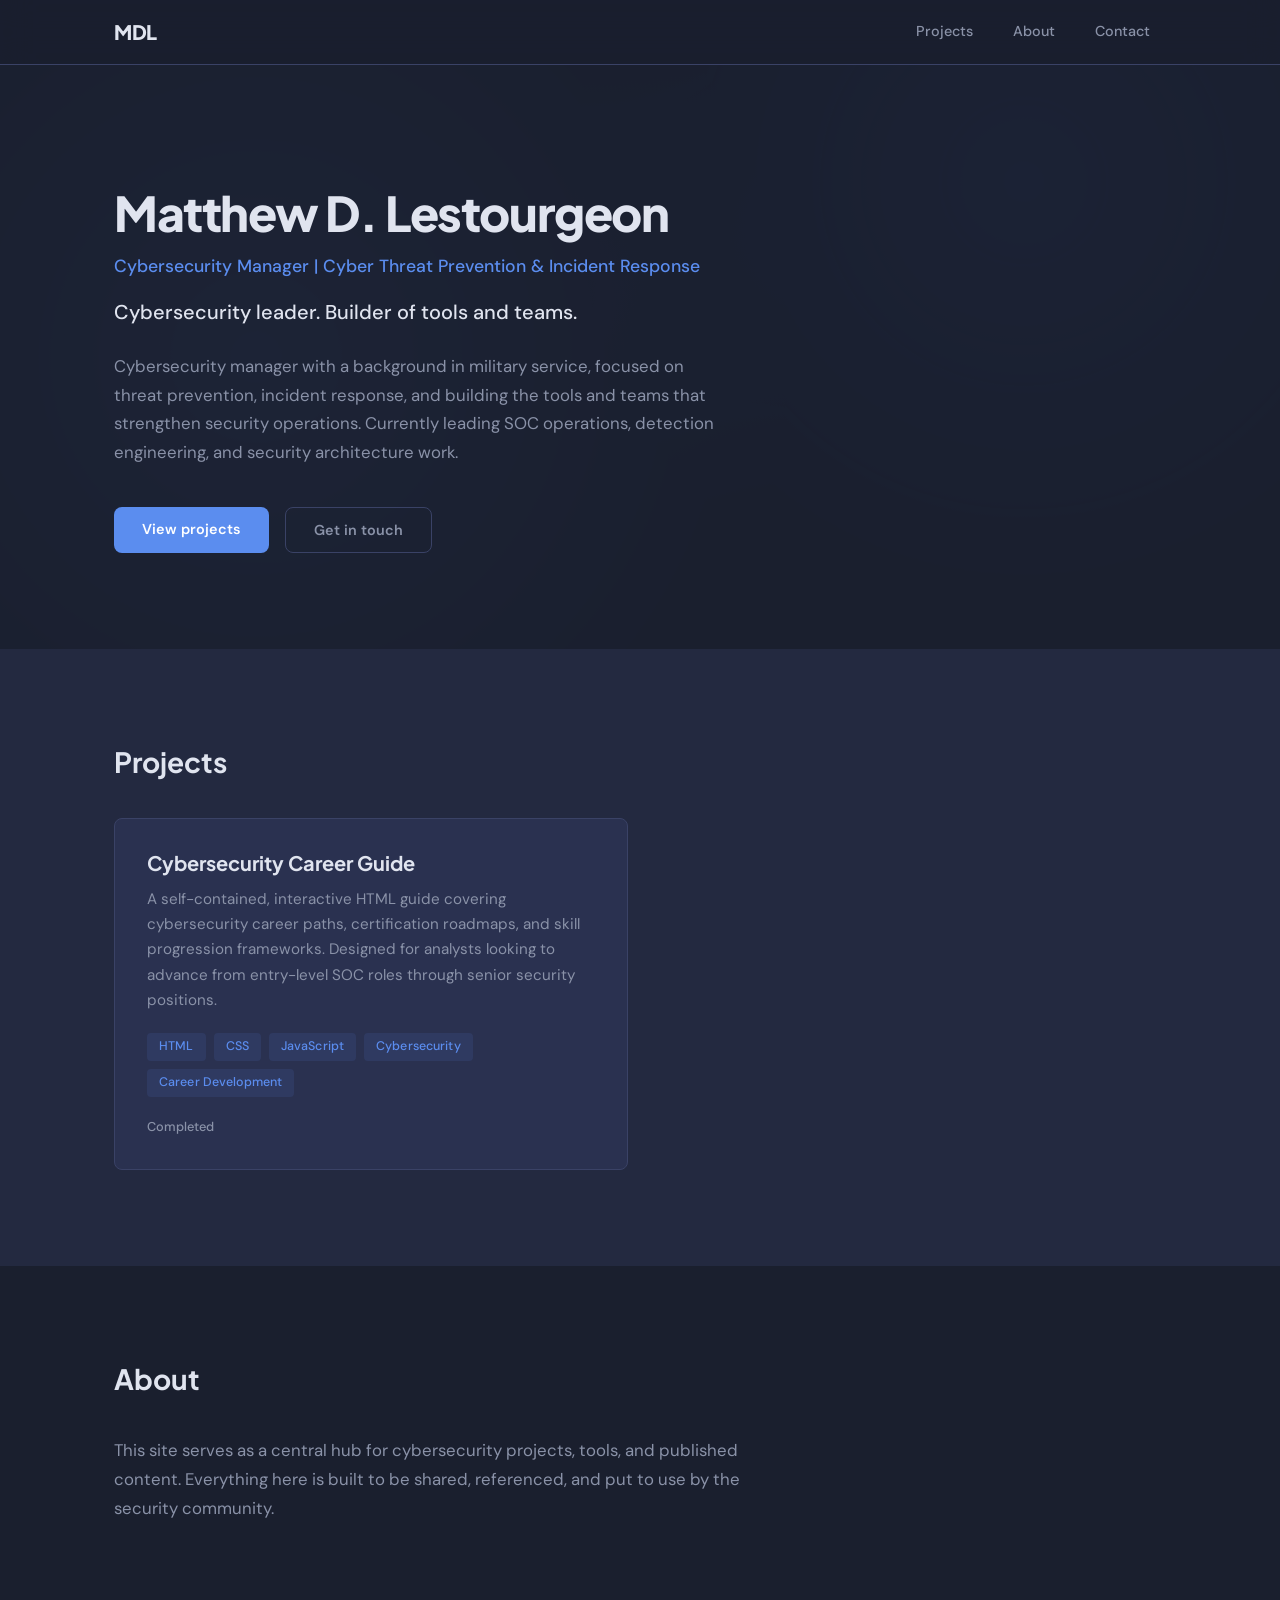
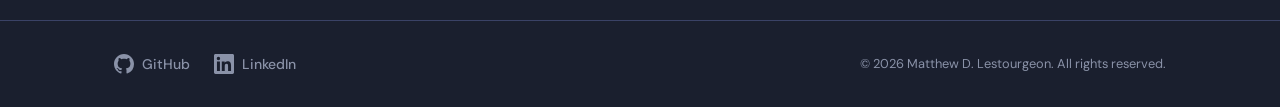
==== index.html @ 2743f17c "Rebuild site as professional portfolio for Matthew D. Lestourgeon Replace generic scaffold with a sp" ====
<!DOCTYPE html>
<html lang="en">
<head>
    <meta charset="UTF-8">
    <meta name="viewport" content="width=device-width, initial-scale=1.0">
    <title>Matthew D. Lestourgeon | Cybersecurity Manager</title>
    <meta name="description" content="Cybersecurity manager focused on threat prevention, incident response, detection engineering, and security tooling. Builder of tools and teams.">
    <meta property="og:title" content="Matthew D. Lestourgeon | Cybersecurity Manager">
    <meta property="og:description" content="Cybersecurity leader. Builder of tools and teams.">
    <meta property="og:type" content="website">
    <link rel="icon" href="data:image/svg+xml,<svg xmlns='http://www.w3.org/2000/svg' viewBox='0 0 100 100'><rect width='100' height='100' rx='12' fill='%235b8def'/><text x='50' y='68' font-family='sans-serif' font-size='48' font-weight='700' fill='%23fff' text-anchor='middle'>ML</text></svg>">
    <link rel="preconnect" href="https://fonts.googleapis.com">
    <link rel="preconnect" href="https://fonts.gstatic.com" crossorigin>
    <link href="https://fonts.googleapis.com/css2?family=DM+Sans:ital,opsz,wght@0,9..40,400;0,9..40,500;0,9..40,700;1,9..40,400&family=Plus+Jakarta+Sans:wght@600;700;800&display=swap" rel="stylesheet">
    <link rel="stylesheet" href="styles.css">
</head>
<body>
    <header class="site-header" id="site-header">
        <nav class="nav-container">
            <a href="/" class="nav-logo">MDL</a>
            <button class="nav-toggle" aria-label="Toggle navigation" aria-expanded="false">
                <span></span>
                <span></span>
                <span></span>
            </button>
            <ul class="nav-links">
                <li><a href="#projects">Projects</a></li>
                <li><a href="#about">About</a></li>
                <li><a href="https://linkedin.com/in/yourusername">Contact</a></li>
            </ul>
        </nav>
    </header>

    <main>
        <section class="hero" id="hero">
            <div class="container">
                <div class="hero-content">
                    <h1 class="hero-name">Matthew D. Lestourgeon</h1>
                    <p class="hero-role">Cybersecurity Manager | Cyber Threat Prevention &amp; Incident Response</p>
                    <p class="hero-tagline">Cybersecurity leader. Builder of tools and teams.</p>
                    <p class="hero-bio">Cybersecurity manager with a background in military service, focused on threat prevention, incident response, and building the tools and teams that strengthen security operations. Currently leading SOC operations, detection engineering, and security architecture work.</p>
                    <div class="hero-actions">
                        <a href="#projects" class="btn btn-primary">View projects</a>
                        <a href="https://linkedin.com/in/yourusername" class="btn btn-secondary">Get in touch</a>
                    </div>
                </div>
            </div>
            <div class="hero-bg" aria-hidden="true"></div>
        </section>

        <section class="projects" id="projects">
            <div class="container">
                <h2 class="section-heading">Projects</h2>
                <div class="project-grid">

                    <a href="projects/cybersecurity-career-guide.html" class="project-card" data-animate>
                        <div class="project-card-body">
                            <h3 class="project-card-title">Cybersecurity Career Guide</h3>
                            <p class="project-card-desc">A self-contained, interactive HTML guide covering cybersecurity career paths, certification roadmaps, and skill progression frameworks. Designed for analysts looking to advance from entry-level SOC roles through senior security positions.</p>
                            <div class="project-card-tags">
                                <span class="tag">HTML</span>
                                <span class="tag">CSS</span>
                                <span class="tag">JavaScript</span>
                                <span class="tag">Cybersecurity</span>
                                <span class="tag">Career Development</span>
                            </div>
                        </div>
                        <span class="project-card-status">Completed</span>
                    </a>

                    <!-- To add a new project, copy the block above and update:
                         - href: link to the project detail page
                         - h3: project title
                         - p: project description
                         - tags: technologies used
                         - status: current status -->

                </div>
            </div>
        </section>

        <section class="about" id="about">
            <div class="container">
                <h2 class="section-heading">About</h2>
                <div class="about-content">
                    <p>This site serves as a central hub for cybersecurity projects, tools, and published content. Everything here is built to be shared, referenced, and put to use by the security community.</p>
                </div>
            </div>
        </section>
    </main>

    <footer class="site-footer">
        <div class="container footer-inner">
            <div class="footer-links">
                <a href="https://github.com/yourusername" class="footer-link">
                    <svg width="20" height="20" viewBox="0 0 24 24" fill="currentColor" aria-hidden="true"><path d="M12 0C5.37 0 0 5.37 0 12c0 5.31 3.435 9.795 8.205 11.385.6.105.825-.255.825-.57 0-.285-.015-1.23-.015-2.235-3.015.555-3.795-.735-4.035-1.41-.135-.345-.72-1.41-1.23-1.695-.42-.225-1.02-.78-.015-.795.945-.015 1.62.87 1.845 1.23 1.08 1.815 2.805 1.305 3.495.99.105-.78.42-1.305.765-1.605-2.67-.3-5.46-1.335-5.46-5.925 0-1.305.465-2.385 1.23-3.225-.12-.3-.54-1.53.12-3.18 0 0 1.005-.315 3.3 1.23.96-.27 1.98-.405 3-.405s2.04.135 3 .405c2.295-1.56 3.3-1.23 3.3-1.23.66 1.65.24 2.88.12 3.18.765.84 1.23 1.905 1.23 3.225 0 4.605-2.805 5.625-5.475 5.925.435.375.81 1.095.81 2.22 0 1.605-.015 2.895-.015 3.3 0 .315.225.69.825.57A12.02 12.02 0 0024 12c0-6.63-5.37-12-12-12z"/></svg>
                    GitHub
                </a>
                <a href="https://linkedin.com/in/yourusername" class="footer-link">
                    <svg width="20" height="20" viewBox="0 0 24 24" fill="currentColor" aria-hidden="true"><path d="M20.447 20.452h-3.554v-5.569c0-1.328-.027-3.037-1.852-3.037-1.853 0-2.136 1.445-2.136 2.939v5.667H9.351V9h3.414v1.561h.046c.477-.9 1.637-1.85 3.37-1.85 3.601 0 4.267 2.37 4.267 5.455v6.286zM5.337 7.433a2.062 2.062 0 01-2.063-2.065 2.064 2.064 0 112.063 2.065zm1.782 13.019H3.555V9h3.564v11.452zM22.225 0H1.771C.792 0 0 .774 0 1.729v20.542C0 23.227.792 24 1.771 24h20.451C23.2 24 24 23.227 24 22.271V1.729C24 .774 23.2 0 22.222 0h.003z"/></svg>
                    LinkedIn
                </a>
            </div>
            <p class="footer-copy">&copy; 2026 Matthew D. Lestourgeon. All rights reserved.</p>
        </div>
    </footer>

    <script src="main.js"></script>
</body>
</html>
---- styles.css ----
/* ===========================================
   Matthew D. Lestourgeon — Portfolio
   Deep navy / charcoal cybersecurity theme
   =========================================== */

/* --- Custom Properties --- */
:root {
    --bg: #1a1f2e;
    --bg-alt: #232940;
    --card: #2a3150;
    --text: #e0e4ef;
    --text-muted: #8a92a8;
    --accent: #5b8def;
    --accent-alt: #3d6fd6;
    --border: #3a4266;
    --font-body: 'DM Sans', sans-serif;
    --font-heading: 'Plus Jakarta Sans', sans-serif;
    --max-width: 1100px;
    --radius: 8px;
    --transition: 250ms ease;
}

/* --- Reset --- */
*, *::before, *::after {
    margin: 0;
    padding: 0;
    box-sizing: border-box;
}

html {
    scroll-behavior: smooth;
    font-size: 16px;
}

body {
    font-family: var(--font-body);
    background-color: var(--bg);
    color: var(--text);
    line-height: 1.6;
    min-height: 100vh;
    display: flex;
    flex-direction: column;
    -webkit-font-smoothing: antialiased;
}

img {
    max-width: 100%;
    display: block;
}

a {
    color: var(--accent);
    text-decoration: none;
    transition: color var(--transition);
}

a:hover {
    color: var(--accent-alt);
}

.container {
    max-width: var(--max-width);
    margin: 0 auto;
    padding: 0 24px;
}

/* --- Header / Navigation --- */
.site-header {
    position: sticky;
    top: 0;
    z-index: 100;
    background: rgba(26, 31, 46, 0.85);
    backdrop-filter: blur(16px);
    -webkit-backdrop-filter: blur(16px);
    border-bottom: 1px solid var(--border);
    transition: background var(--transition);
}

.site-header.scrolled {
    background: rgba(26, 31, 46, 0.95);
}

.nav-container {
    max-width: var(--max-width);
    margin: 0 auto;
    padding: 0 24px;
    display: flex;
    align-items: center;
    justify-content: space-between;
    height: 64px;
}

.nav-logo {
    font-family: var(--font-heading);
    font-weight: 800;
    font-size: 1.25rem;
    color: var(--text);
    letter-spacing: -0.02em;
}

.nav-logo:hover {
    color: var(--accent);
}

.nav-links {
    display: flex;
    list-style: none;
    gap: 8px;
}

.nav-links a {
    display: block;
    padding: 8px 16px;
    color: var(--text-muted);
    font-size: 0.9rem;
    font-weight: 500;
    border-radius: var(--radius);
    transition: color var(--transition), background var(--transition);
}

.nav-links a:hover {
    color: var(--text);
    background: rgba(91, 141, 239, 0.08);
}

.nav-toggle {
    display: none;
    flex-direction: column;
    gap: 5px;
    background: none;
    border: none;
    cursor: pointer;
    padding: 4px;
}

.nav-toggle span {
    display: block;
    width: 22px;
    height: 2px;
    background: var(--text-muted);
    border-radius: 2px;
    transition: all var(--transition);
}

.nav-toggle[aria-expanded="true"] span:nth-child(1) {
    transform: rotate(45deg) translate(5px, 5px);
}

.nav-toggle[aria-expanded="true"] span:nth-child(2) {
    opacity: 0;
}

.nav-toggle[aria-expanded="true"] span:nth-child(3) {
    transform: rotate(-45deg) translate(5px, -5px);
}

/* --- Hero Section --- */
.hero {
    position: relative;
    padding: 120px 0 96px;
    overflow: hidden;
}

.hero-content {
    position: relative;
    z-index: 1;
    max-width: 720px;
}

.hero-name {
    font-family: var(--font-heading);
    font-size: 3rem;
    font-weight: 800;
    line-height: 1.15;
    letter-spacing: -0.03em;
    margin-bottom: 12px;
}

.hero-role {
    font-size: 1.1rem;
    color: var(--accent);
    font-weight: 500;
    margin-bottom: 16px;
}

.hero-tagline {
    font-size: 1.25rem;
    color: var(--text);
    font-weight: 500;
    margin-bottom: 24px;
}

.hero-bio {
    font-size: 1.05rem;
    color: var(--text-muted);
    line-height: 1.7;
    margin-bottom: 40px;
    max-width: 600px;
}

.hero-actions {
    display: flex;
    gap: 16px;
    flex-wrap: wrap;
}

/* Hero background texture */
.hero-bg {
    position: absolute;
    inset: 0;
    z-index: 0;
    opacity: 0.04;
    background-image:
        radial-gradient(circle at 20% 50%, var(--accent) 0%, transparent 50%),
        radial-gradient(circle at 80% 20%, var(--accent-alt) 0%, transparent 40%);
}

/* --- Buttons --- */
.btn {
    display: inline-block;
    padding: 12px 28px;
    font-family: var(--font-body);
    font-size: 0.9rem;
    font-weight: 600;
    border-radius: var(--radius);
    transition: all var(--transition);
    cursor: pointer;
    border: none;
    line-height: 1.4;
}

.btn-primary {
    background: var(--accent);
    color: #fff;
}

.btn-primary:hover {
    background: var(--accent-alt);
    color: #fff;
    transform: translateY(-1px);
    box-shadow: 0 4px 16px rgba(91, 141, 239, 0.3);
}

.btn-secondary {
    background: transparent;
    color: var(--text-muted);
    border: 1px solid var(--border);
}

.btn-secondary:hover {
    color: var(--text);
    border-color: var(--text-muted);
    transform: translateY(-1px);
}

/* --- Section Headings --- */
.section-heading {
    font-family: var(--font-heading);
    font-size: 1.75rem;
    font-weight: 700;
    line-height: 1.2;
    margin-bottom: 40px;
}

/* --- Projects Section --- */
.projects {
    padding: 96px 0;
    background: var(--bg-alt);
}

.project-grid {
    display: grid;
    grid-template-columns: 1fr;
    gap: 24px;
}

.project-card {
    display: flex;
    flex-direction: column;
    justify-content: space-between;
    background: var(--card);
    border: 1px solid var(--border);
    border-radius: var(--radius);
    padding: 32px;
    color: var(--text);
    transition: all var(--transition);
    opacity: 0;
    transform: translateY(20px);
}

.project-card.visible {
    opacity: 1;
    transform: translateY(0);
}

.project-card:hover {
    border-color: rgba(91, 141, 239, 0.4);
    transform: translateY(-3px);
    box-shadow: 0 8px 32px rgba(0, 0, 0, 0.25), 0 0 0 1px rgba(91, 141, 239, 0.1);
    color: var(--text);
}

.project-card-body {
    flex: 1;
}

.project-card-title {
    font-family: var(--font-heading);
    font-size: 1.25rem;
    font-weight: 700;
    line-height: 1.2;
    margin-bottom: 12px;
}

.project-card-desc {
    font-size: 0.95rem;
    color: var(--text-muted);
    line-height: 1.65;
    margin-bottom: 20px;
}

.project-card-tags {
    display: flex;
    flex-wrap: wrap;
    gap: 8px;
    margin-bottom: 20px;
}

.tag {
    display: inline-block;
    padding: 4px 12px;
    font-size: 0.78rem;
    font-weight: 500;
    color: var(--accent);
    background: rgba(91, 141, 239, 0.1);
    border-radius: 4px;
    letter-spacing: 0.01em;
}

.project-card-status {
    display: inline-block;
    font-size: 0.8rem;
    font-weight: 500;
    color: var(--text-muted);
    align-self: flex-start;
}

/* --- About Section --- */
.about {
    padding: 96px 0;
}

.about-content {
    max-width: 640px;
    font-size: 1.05rem;
    color: var(--text-muted);
    line-height: 1.75;
}

/* --- Project Detail Page --- */
.page-back {
    display: inline-flex;
    align-items: center;
    gap: 6px;
    font-size: 0.9rem;
    color: var(--text-muted);
    margin-bottom: 40px;
    padding: 8px 0;
}

.page-back:hover {
    color: var(--accent);
}

.page-title {
    font-family: var(--font-heading);
    font-size: 2.25rem;
    font-weight: 800;
    line-height: 1.2;
    letter-spacing: -0.02em;
    margin-bottom: 16px;
}

.page-desc {
    font-size: 1.05rem;
    color: var(--text-muted);
    line-height: 1.7;
    max-width: 680px;
    margin-bottom: 48px;
}

.detail-section {
    margin-bottom: 48px;
}

.detail-section h2 {
    font-family: var(--font-heading);
    font-size: 1.25rem;
    font-weight: 700;
    line-height: 1.2;
    margin-bottom: 16px;
}

.detail-placeholder {
    background: var(--bg-alt);
    border: 1px dashed var(--border);
    border-radius: var(--radius);
    padding: 64px 32px;
    text-align: center;
    color: var(--text-muted);
    font-size: 0.95rem;
}

.detail-tech-list {
    list-style: none;
    display: flex;
    flex-wrap: wrap;
    gap: 8px;
}

.detail-tech-list .tag {
    padding: 6px 16px;
    font-size: 0.85rem;
}

.detail-links {
    display: flex;
    gap: 16px;
    flex-wrap: wrap;
}

/* --- Footer --- */
.site-footer {
    margin-top: auto;
    border-top: 1px solid var(--border);
    padding: 32px 0;
}

.footer-inner {
    display: flex;
    align-items: center;
    justify-content: space-between;
    flex-wrap: wrap;
    gap: 16px;
}

.footer-links {
    display: flex;
    gap: 24px;
}

.footer-link {
    display: inline-flex;
    align-items: center;
    gap: 8px;
    font-size: 0.875rem;
    color: var(--text-muted);
    font-weight: 500;
}

.footer-link:hover {
    color: var(--text);
}

.footer-link svg {
    flex-shrink: 0;
}

.footer-copy {
    font-size: 0.8rem;
    color: var(--text-muted);
}

/* --- Responsive --- */
@media (max-width: 768px) {
    .nav-toggle {
        display: flex;
    }

    .nav-links {
        display: none;
        position: absolute;
        top: 64px;
        left: 0;
        right: 0;
        flex-direction: column;
        background: var(--bg-alt);
        border-bottom: 1px solid var(--border);
        padding: 8px;
    }

    .nav-links.open {
        display: flex;
    }

    .hero {
        padding: 72px 0 64px;
    }

    .hero-name {
        font-size: 2.25rem;
    }

    .hero-tagline {
        font-size: 1.1rem;
    }

    .projects,
    .about {
        padding: 64px 0;
    }

    .project-card {
        padding: 24px;
    }

    .page-title {
        font-size: 1.75rem;
    }

    .footer-inner {
        flex-direction: column;
        align-items: flex-start;
    }
}

@media (min-width: 769px) and (max-width: 1024px) {
    .hero-name {
        font-size: 2.5rem;
    }
}

@media (min-width: 900px) {
    .project-grid {
        grid-template-columns: repeat(2, 1fr);
    }
}
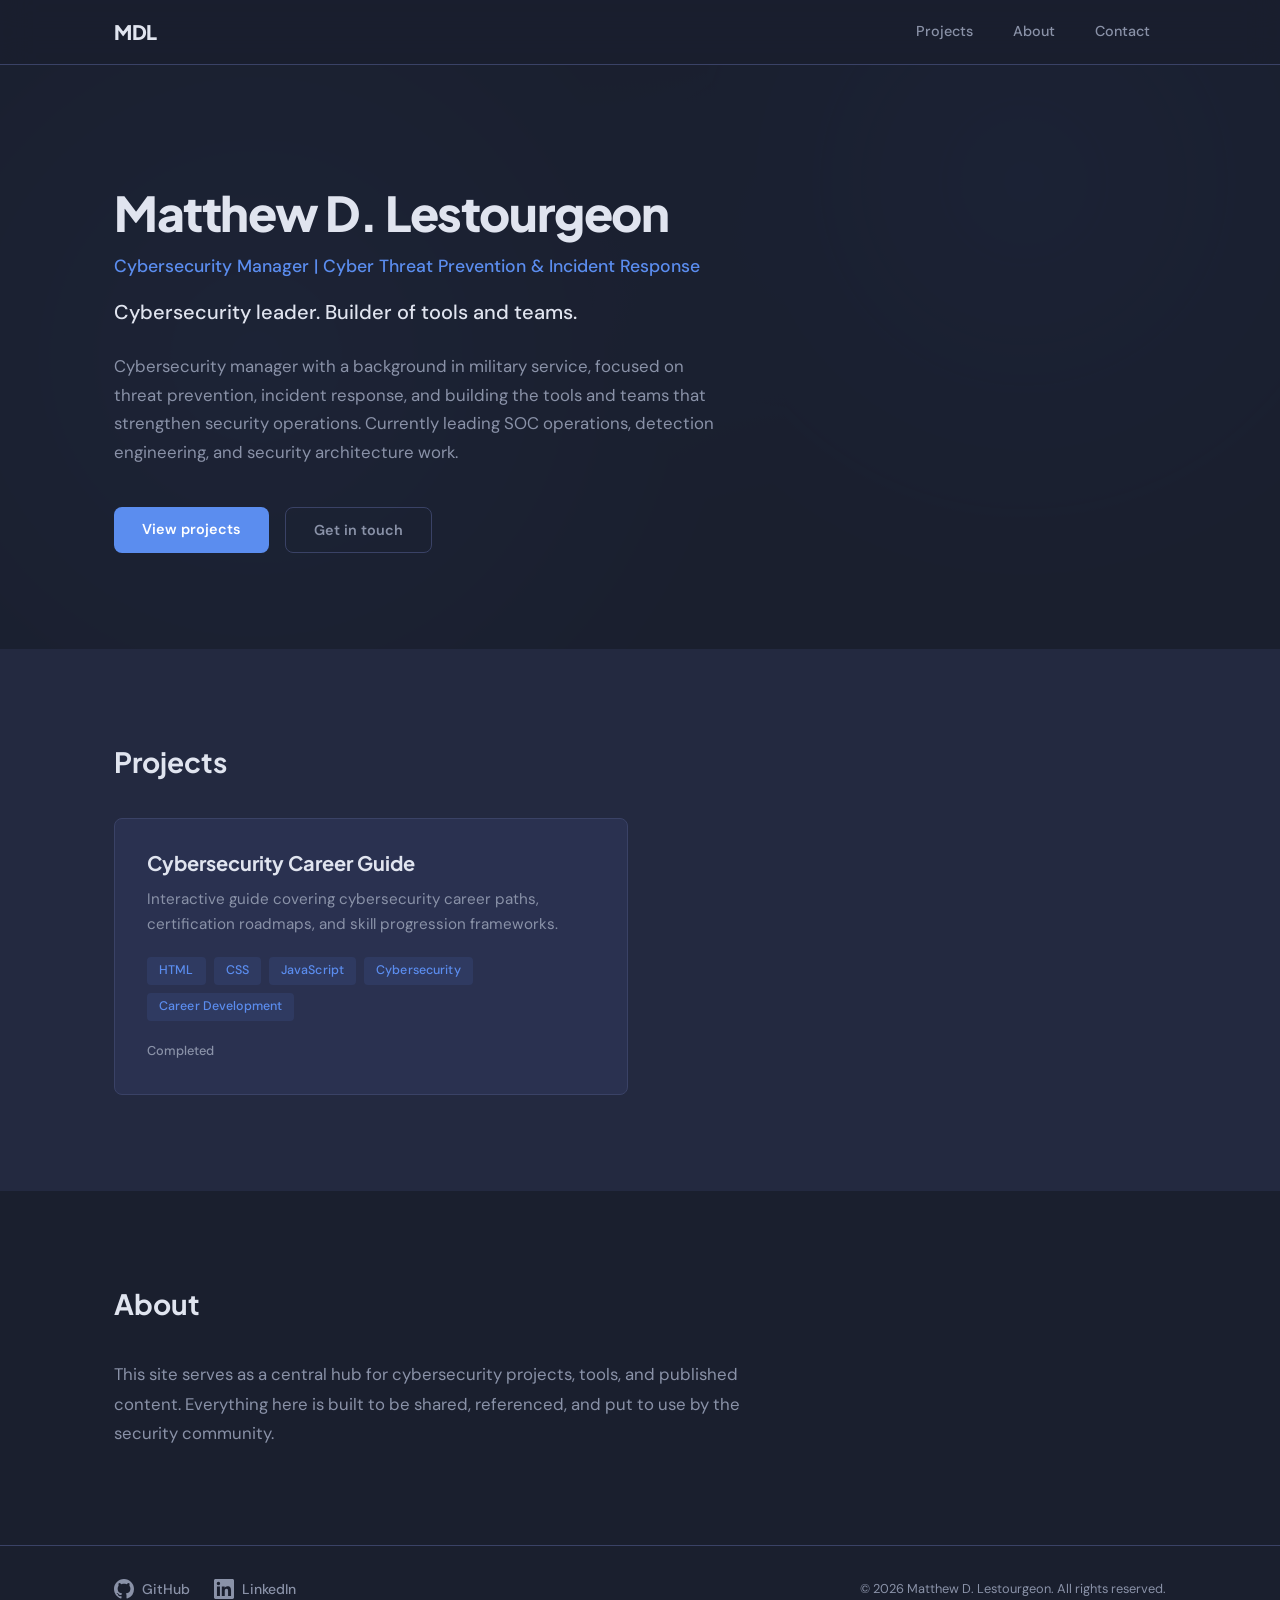
==== commit 27caff16: "Replace bash publish script with Python tool for content discovery and status tracking The new scrip" ====
--- a/index.html
+++ b/index.html
@@ -26,7 +26,7 @@
             <ul class="nav-links">
                 <li><a href="#projects">Projects</a></li>
                 <li><a href="#about">About</a></li>
-                <li><a href="https://linkedin.com/in/yourusername">Contact</a></li>
+                <li><a href="https://www.linkedin.com/in/matthew-lestourgeon">Contact</a></li>
             </ul>
         </nav>
     </header>
@@ -41,7 +41,7 @@
                     <p class="hero-bio">Cybersecurity manager with a background in military service, focused on threat prevention, incident response, and building the tools and teams that strengthen security operations. Currently leading SOC operations, detection engineering, and security architecture work.</p>
                     <div class="hero-actions">
                         <a href="#projects" class="btn btn-primary">View projects</a>
-                        <a href="https://linkedin.com/in/yourusername" class="btn btn-secondary">Get in touch</a>
+                        <a href="https://www.linkedin.com/in/matthew-lestourgeon" class="btn btn-secondary">Get in touch</a>
                     </div>
                 </div>
             </div>
@@ -52,11 +52,12 @@
             <div class="container">
                 <h2 class="section-heading">Projects</h2>
                 <div class="project-grid">
+                    <!-- BEGIN_PROJECT_GRID -->
 
-                    <a href="projects/cybersecurity-career-guide.html" class="project-card" data-animate>
+                    <a href="projects/cybersecurity-career-guide/index.html" class="project-card" data-animate>
                         <div class="project-card-body">
                             <h3 class="project-card-title">Cybersecurity Career Guide</h3>
-                            <p class="project-card-desc">A self-contained, interactive HTML guide covering cybersecurity career paths, certification roadmaps, and skill progression frameworks. Designed for analysts looking to advance from entry-level SOC roles through senior security positions.</p>
+                            <p class="project-card-desc">Interactive guide covering cybersecurity career paths, certification roadmaps, and skill progression frameworks.</p>
                             <div class="project-card-tags">
                                 <span class="tag">HTML</span>
                                 <span class="tag">CSS</span>
@@ -68,13 +69,9 @@
                         <span class="project-card-status">Completed</span>
                     </a>
 
-                    <!-- To add a new project, copy the block above and update:
-                         - href: link to the project detail page
-                         - h3: project title
-                         - p: project description
-                         - tags: technologies used
-                         - status: current status -->
+                    <!-- To add a new project: add it to publish-config.json, stage in _source/, and run publish -->
 
+                    <!-- END_PROJECT_GRID -->
                 </div>
             </div>
         </section>
@@ -92,11 +89,11 @@
     <footer class="site-footer">
         <div class="container footer-inner">
             <div class="footer-links">
-                <a href="https://github.com/yourusername" class="footer-link">
+                <a href="https://github.com/Sedulity42" class="footer-link">
                     <svg width="20" height="20" viewBox="0 0 24 24" fill="currentColor" aria-hidden="true"><path d="M12 0C5.37 0 0 5.37 0 12c0 5.31 3.435 9.795 8.205 11.385.6.105.825-.255.825-.57 0-.285-.015-1.23-.015-2.235-3.015.555-3.795-.735-4.035-1.41-.135-.345-.72-1.41-1.23-1.695-.42-.225-1.02-.78-.015-.795.945-.015 1.62.87 1.845 1.23 1.08 1.815 2.805 1.305 3.495.99.105-.78.42-1.305.765-1.605-2.67-.3-5.46-1.335-5.46-5.925 0-1.305.465-2.385 1.23-3.225-.12-.3-.54-1.53.12-3.18 0 0 1.005-.315 3.3 1.23.96-.27 1.98-.405 3-.405s2.04.135 3 .405c2.295-1.56 3.3-1.23 3.3-1.23.66 1.65.24 2.88.12 3.18.765.84 1.23 1.905 1.23 3.225 0 4.605-2.805 5.625-5.475 5.925.435.375.81 1.095.81 2.22 0 1.605-.015 2.895-.015 3.3 0 .315.225.69.825.57A12.02 12.02 0 0024 12c0-6.63-5.37-12-12-12z"/></svg>
                     GitHub
                 </a>
-                <a href="https://linkedin.com/in/yourusername" class="footer-link">
+                <a href="https://www.linkedin.com/in/matthew-lestourgeon" class="footer-link">
                     <svg width="20" height="20" viewBox="0 0 24 24" fill="currentColor" aria-hidden="true"><path d="M20.447 20.452h-3.554v-5.569c0-1.328-.027-3.037-1.852-3.037-1.853 0-2.136 1.445-2.136 2.939v5.667H9.351V9h3.414v1.561h.046c.477-.9 1.637-1.85 3.37-1.85 3.601 0 4.267 2.37 4.267 5.455v6.286zM5.337 7.433a2.062 2.062 0 01-2.063-2.065 2.064 2.064 0 112.063 2.065zm1.782 13.019H3.555V9h3.564v11.452zM22.225 0H1.771C.792 0 0 .774 0 1.729v20.542C0 23.227.792 24 1.771 24h20.451C23.2 24 24 23.227 24 22.271V1.729C24 .774 23.2 0 22.222 0h.003z"/></svg>
                     LinkedIn
                 </a>
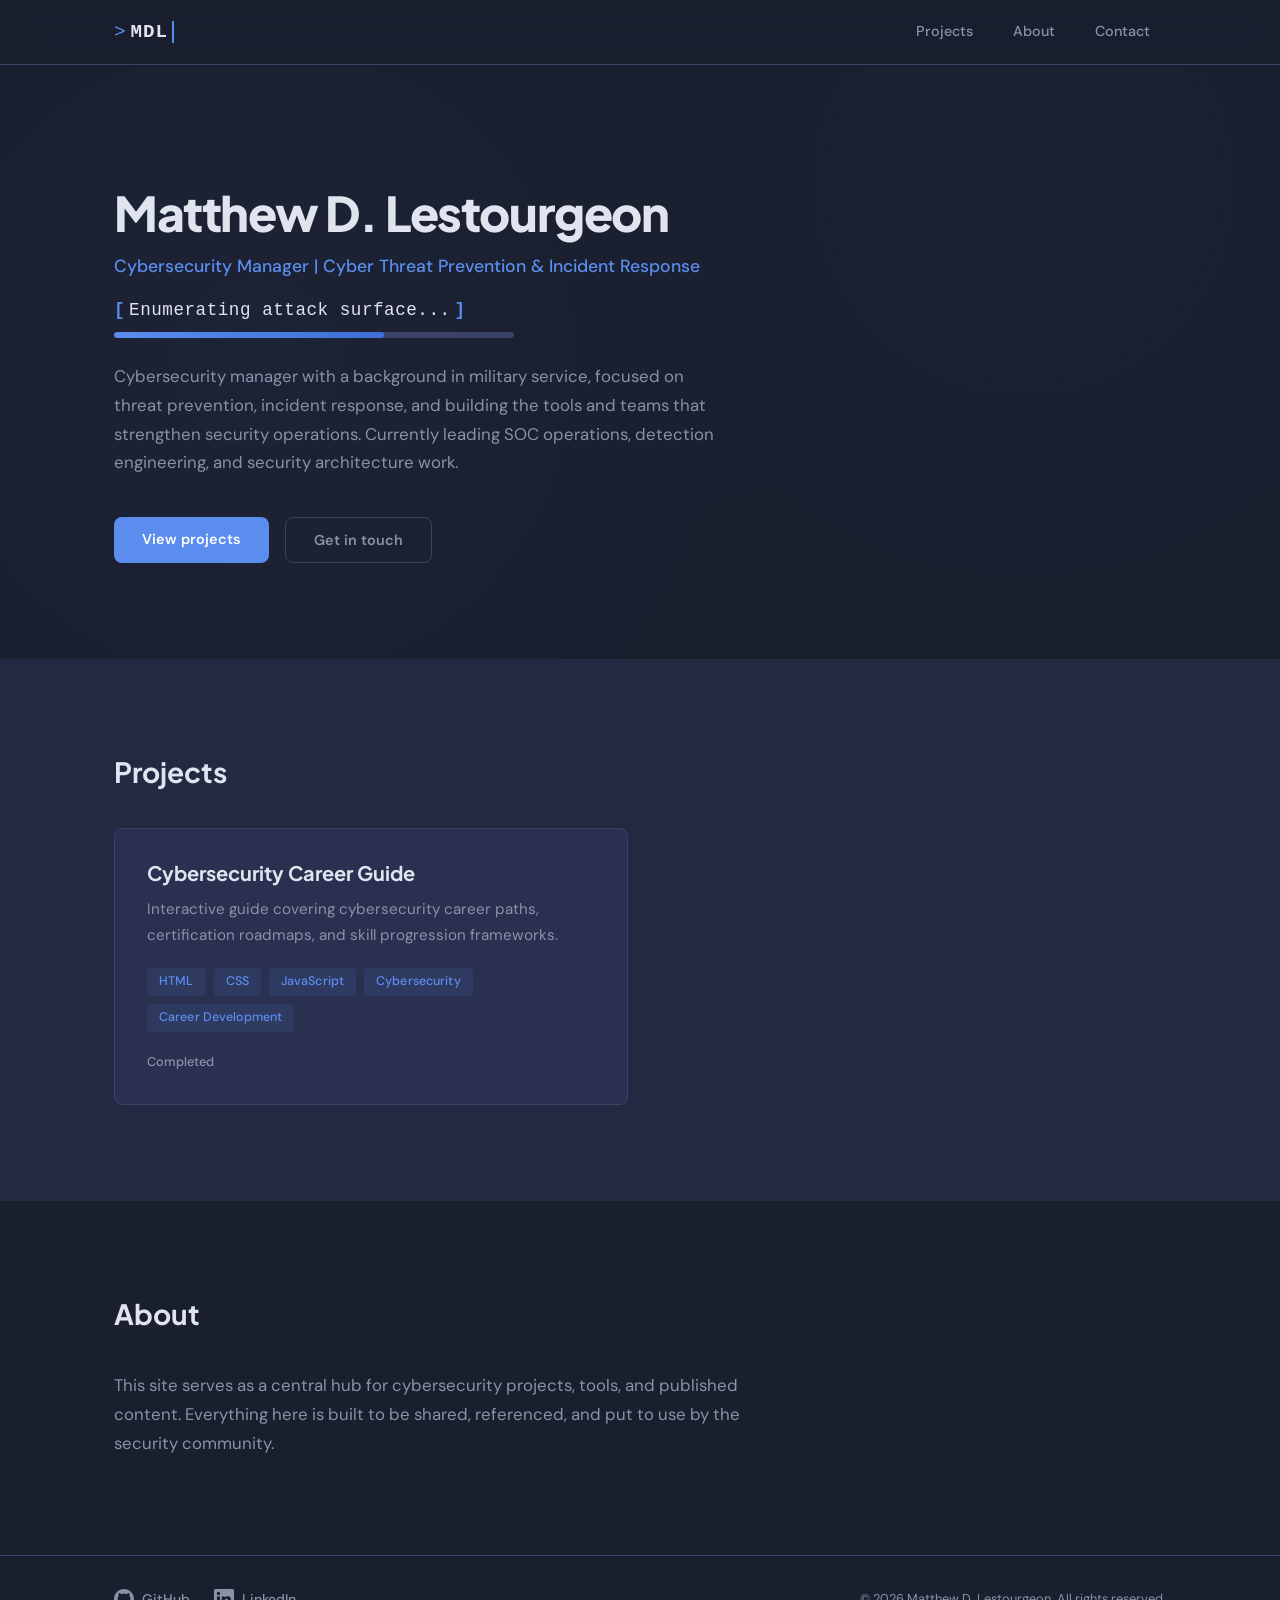
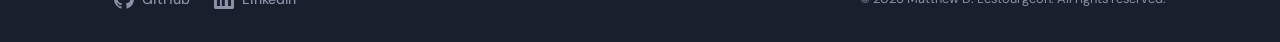
==== commit e03624ec: "Add animated loading screen and terminal-style MDL logo Replace static hero tagline with a cycling l" ====
--- a/index.html
+++ b/index.html
@@ -17,7 +17,7 @@
 <body>
     <header class="site-header" id="site-header">
         <nav class="nav-container">
-            <a href="/" class="nav-logo">MDL</a>
+            <a href="/" class="nav-logo"><span class="logo-bracket">&gt;</span>MDL<span class="logo-cursor"></span></a>
             <button class="nav-toggle" aria-label="Toggle navigation" aria-expanded="false">
                 <span></span>
                 <span></span>
@@ -37,7 +37,16 @@
                 <div class="hero-content">
                     <h1 class="hero-name">Matthew D. Lestourgeon</h1>
                     <p class="hero-role">Cybersecurity Manager | Cyber Threat Prevention &amp; Incident Response</p>
-                    <p class="hero-tagline">Cybersecurity leader. Builder of tools and teams.</p>
+                    <div class="hero-loader" aria-label="Cybersecurity leader. Builder of tools and teams.">
+                        <div class="hero-loader-text">
+                            <span class="hero-loader-bracket">[</span>
+                            <span class="hero-loader-label"></span>
+                            <span class="hero-loader-bracket">]</span>
+                        </div>
+                        <div class="hero-loader-bar">
+                            <div class="hero-loader-fill"></div>
+                        </div>
+                    </div>
                     <p class="hero-bio">Cybersecurity manager with a background in military service, focused on threat prevention, incident response, and building the tools and teams that strengthen security operations. Currently leading SOC operations, detection engineering, and security architecture work.</p>
                     <div class="hero-actions">
                         <a href="#projects" class="btn btn-primary">View projects</a>
@@ -54,7 +63,7 @@
                 <div class="project-grid">
                     <!-- BEGIN_PROJECT_GRID -->
 
-                    <a href="projects/cybersecurity-career-guide/index.html" class="project-card" data-animate>
+                    <a href="projects/cybersecurity-career-guide/career-guide.html" class="project-card" data-animate>
                         <div class="project-card-body">
                             <h3 class="project-card-title">Cybersecurity Career Guide</h3>
                             <p class="project-card-desc">Interactive guide covering cybersecurity career paths, certification roadmaps, and skill progression frameworks.</p>
--- a/styles.css
+++ b/styles.css
@@ -91,11 +91,34 @@
 }
 
 .nav-logo {
-    font-family: var(--font-heading);
-    font-weight: 800;
-    font-size: 1.25rem;
-    color: var(--text);
-    letter-spacing: -0.02em;
+    font-family: 'Courier New', 'Consolas', monospace;
+    font-weight: 700;
+    font-size: 1.2rem;
+    color: var(--text);
+    letter-spacing: 0.05em;
+    display: inline-flex;
+    align-items: center;
+    gap: 2px;
+}
+
+.logo-bracket {
+    color: var(--accent);
+    font-weight: 400;
+    margin-right: 2px;
+}
+
+.logo-cursor {
+    display: inline-block;
+    width: 2px;
+    height: 1.1em;
+    background: var(--accent);
+    margin-left: 2px;
+    animation: blink 1s step-end infinite;
+}
+
+@keyframes blink {
+    0%, 100% { opacity: 1; }
+    50% { opacity: 0; }
 }
 
 .nav-logo:hover {
@@ -183,11 +206,50 @@
     margin-bottom: 16px;
 }
 
-.hero-tagline {
-    font-size: 1.25rem;
-    color: var(--text);
+/* --- Hero Loader Animation --- */
+.hero-loader {
+    margin-bottom: 24px;
+    font-family: 'Courier New', 'Consolas', monospace;
+    max-width: 400px;
+}
+
+.hero-loader-text {
+    font-size: 1.1rem;
     font-weight: 500;
-    margin-bottom: 24px;
+    color: var(--text);
+    margin-bottom: 8px;
+    letter-spacing: 0.03em;
+    display: flex;
+    align-items: center;
+    gap: 4px;
+    min-height: 1.6em;
+}
+
+.hero-loader-bracket {
+    color: var(--accent);
+    font-weight: 700;
+}
+
+.hero-loader-bar {
+    height: 6px;
+    background: var(--border);
+    border-radius: 3px;
+    overflow: hidden;
+    position: relative;
+}
+
+.hero-loader-fill {
+    height: 100%;
+    width: 0%;
+    background: linear-gradient(90deg, var(--accent), var(--accent-alt));
+    border-radius: 3px;
+    transition: width 50ms linear;
+    box-shadow: 0 0 8px rgba(91, 141, 239, 0.4);
+}
+
+.hero-loader-fill.complete {
+    background: var(--accent);
+    box-shadow: 0 0 12px rgba(91, 141, 239, 0.6);
 }
 
 .hero-bio {
@@ -501,8 +563,8 @@
         font-size: 2.25rem;
     }
 
-    .hero-tagline {
-        font-size: 1.1rem;
+    .hero-loader-text {
+        font-size: 0.95rem;
     }
 
     .projects,
@@ -535,3 +597,13 @@
         grid-template-columns: repeat(2, 1fr);
     }
 }
+
+@media (prefers-reduced-motion: reduce) {
+    .logo-cursor {
+        animation: none;
+    }
+
+    .hero-loader-fill {
+        transition: none;
+    }
+}
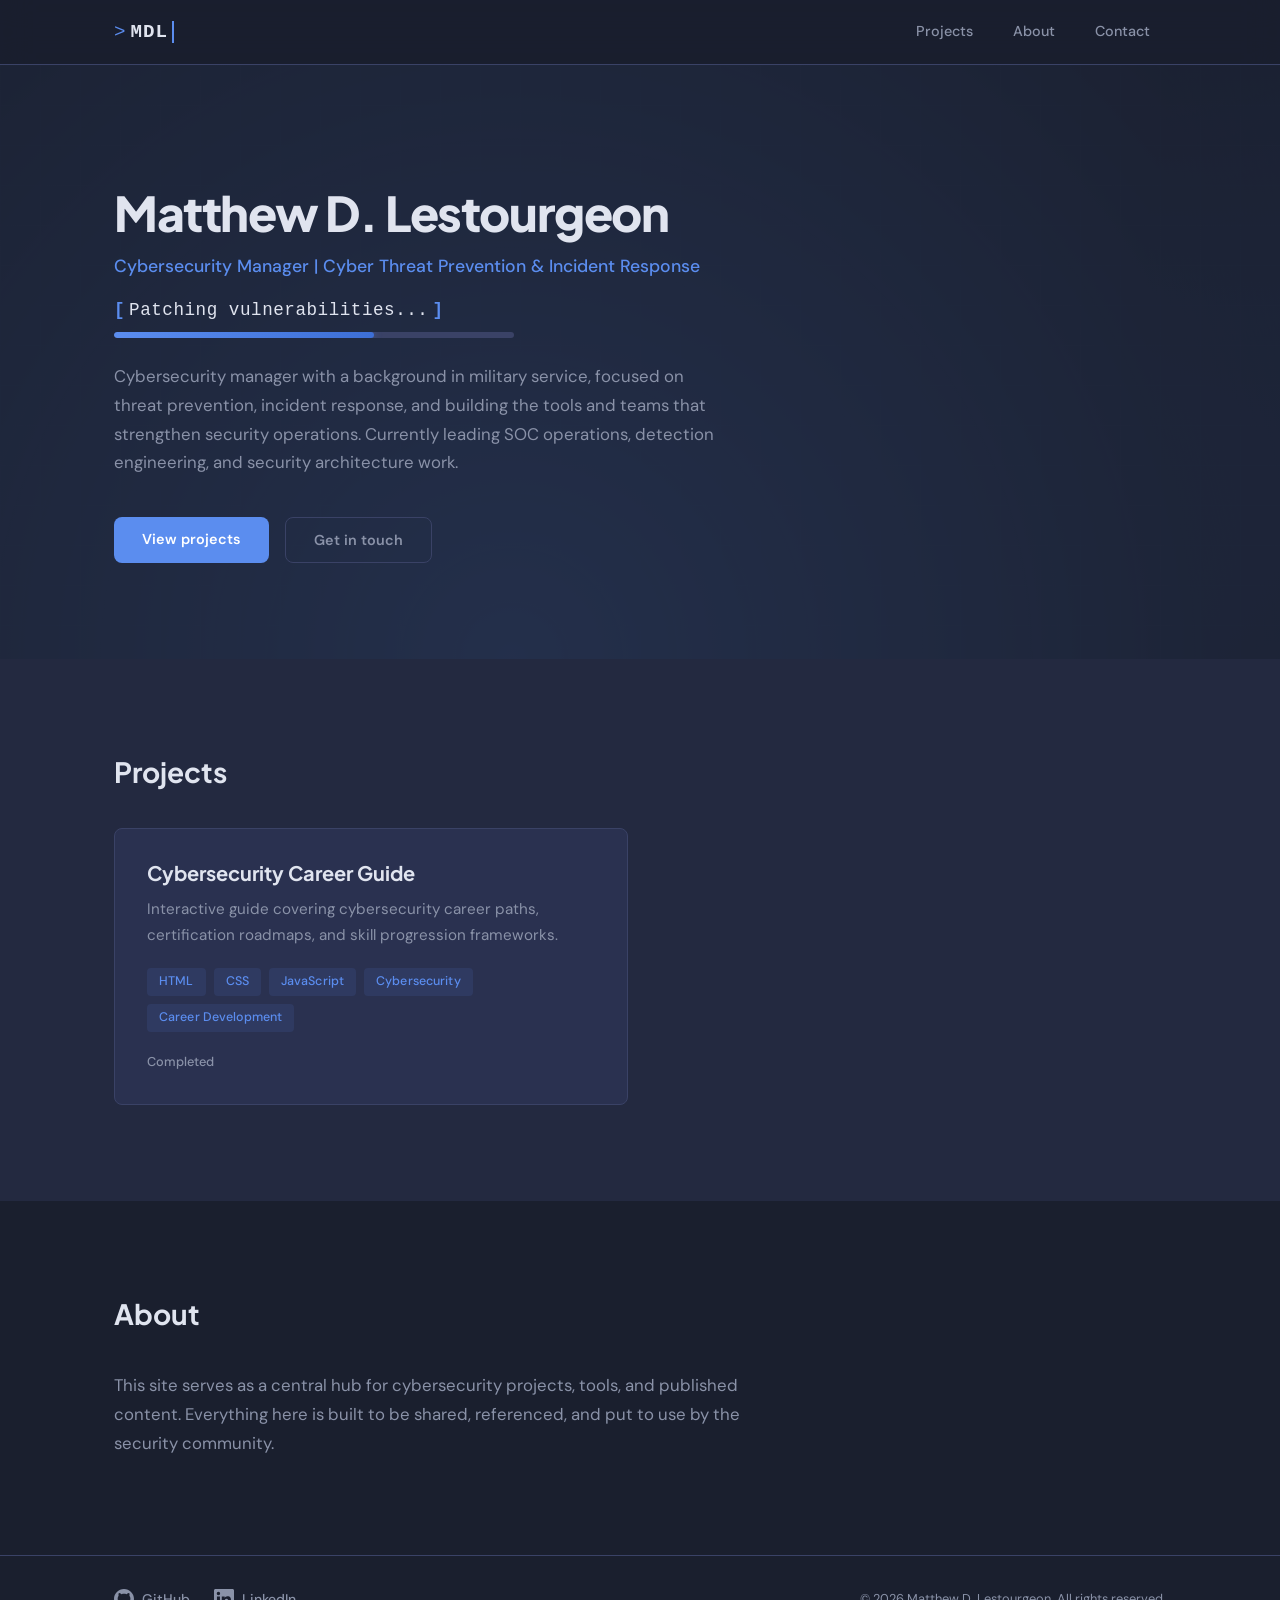
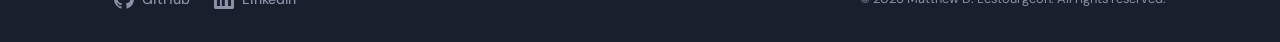
==== commit b68ea33b: "Fix hero animation reliability on mobile and make background graphics visible - Add fallback text in" ====
--- a/index.html
+++ b/index.html
@@ -40,7 +40,7 @@
                     <div class="hero-loader" aria-label="Cybersecurity leader. Builder of tools and teams.">
                         <div class="hero-loader-text">
                             <span class="hero-loader-bracket">[</span>
-                            <span class="hero-loader-label"></span>
+                            <span class="hero-loader-label">Building tools...</span>
                             <span class="hero-loader-bracket">]</span>
                         </div>
                         <div class="hero-loader-bar">
--- a/styles.css
+++ b/styles.css
@@ -271,10 +271,27 @@
     position: absolute;
     inset: 0;
     z-index: 0;
-    opacity: 0.04;
+    opacity: 0.15;
     background-image:
         radial-gradient(circle at 20% 50%, var(--accent) 0%, transparent 50%),
         radial-gradient(circle at 80% 20%, var(--accent-alt) 0%, transparent 40%);
+    background-size: 200% 200%;
+    animation: heroShift 20s ease-in-out infinite alternate;
+}
+
+.hero-bg::before {
+    content: '';
+    position: absolute;
+    inset: 0;
+    background-image:
+        linear-gradient(rgba(91, 141, 239, 0.04) 1px, transparent 1px),
+        linear-gradient(90deg, rgba(91, 141, 239, 0.04) 1px, transparent 1px);
+    background-size: 40px 40px;
+}
+
+@keyframes heroShift {
+    0%   { background-position: 0% 50%; }
+    100% { background-position: 100% 50%; }
 }
 
 /* --- Buttons --- */
@@ -567,6 +584,10 @@
         font-size: 0.95rem;
     }
 
+    .hero-loader-bar {
+        height: 8px;
+    }
+
     .projects,
     .about {
         padding: 64px 0;
@@ -606,4 +627,8 @@
     .hero-loader-fill {
         transition: none;
     }
-}
+
+    .hero-bg {
+        animation: none;
+    }
+}
